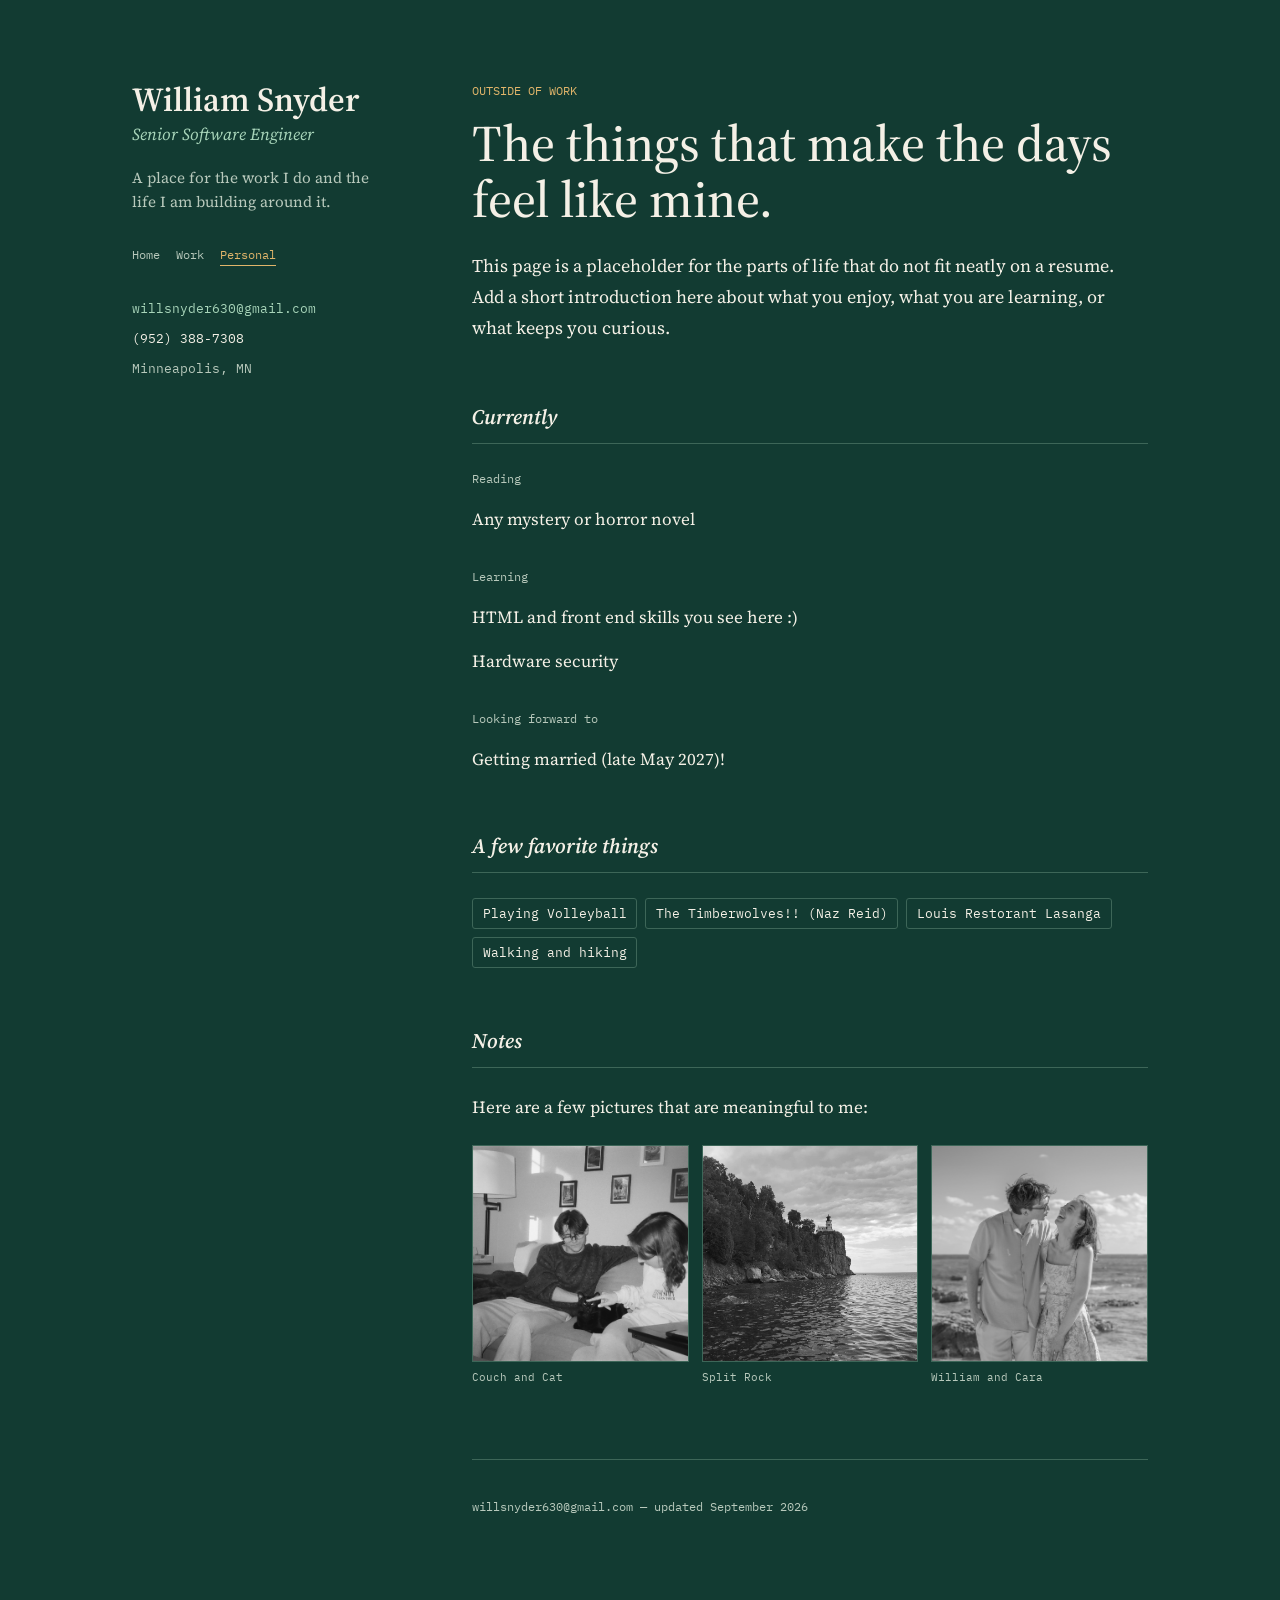
==== personal.html @ c2d1eba9 "Initial website push" ====
<!DOCTYPE html>
<html lang="en">
<head>
<meta charset="UTF-8">
<meta name="viewport" content="width=device-width, initial-scale=1.0">
<title>William Snyder — Personal</title>
<link rel="preconnect" href="https://fonts.googleapis.com">
<link rel="preconnect" href="https://fonts.gstatic.com" crossorigin>
<link href="https://fonts.googleapis.com/css2?family=Source+Serif+4:ital,opsz,wght@0,8..60,400;0,8..60,500;0,8..60,600;1,8..60,400&family=IBM+Plex+Mono:wght@400;500&display=swap" rel="stylesheet">
<link rel="stylesheet" href="style.css">
</head>
<body>

<div class="page">
  <aside class="sidebar">
    <div class="sidebar-inner">
      <h1 class="name">William Snyder</h1>
      <p class="title">Senior Software Engineer</p>
      <p class="tagline">A place for the work I do and the life I am building around it.</p>

      <nav class="site-nav" aria-label="Main navigation">
        <a href="index.html">Home</a>
        <a href="work.html">Work</a>
        <a class="active" href="personal.html" aria-current="page">Personal</a>
      </nav>

      <ul class="contact-list">
        <li><a href="mailto:willsnyder630@gmail.com">willsnyder630@gmail.com</a></li>
        <li>(952) 388-7308</li>
        <li class="location">Minneapolis, MN</li>
      </ul>
    </div>
  </aside>

  <main class="content">
    <section class="intro">
      <p class="eyebrow">Outside of work</p>
      <h2 class="page-heading">The things that make the days feel like mine.</h2>
      <p>This page is a placeholder for the parts of life that do not fit neatly on a resume. Add a short introduction here about what you enjoy, what you are learning, or what keeps you curious.</p>
    </section>

    <section>
      <h2 class="section-heading">Currently</h2>
      <div class="entry">
        <p class="skill-label">Reading</p>
        <p>Any mystery or horror novel</p>
      </div>
      <div class="entry">
        <p class="skill-label">Learning</p>
        <p>HTML and front end skills you see here :)</p>
        <p>Hardware security</p>
      </div>
      <div class="entry">
        <p class="skill-label">Looking forward to</p>
        <p>Getting married (late May 2027)! </p>
      </div>
    </section>

    <section>
      <h2 class="section-heading">A few favorite things</h2>
      <ul class="tag-list">
        <li>Playing Volleyball</li>
        <li>The Timberwolves!! (Naz Reid)</li>
        <li>Louis Restorant Lasanga</li>
        <li>Walking and hiking</li>
      </ul>
    </section>

    <section>
      <h2 class="section-heading">Notes</h2>
      <p>Here are a few pictures that are meaningful to me:</p>
      <div class="photo-gallery">
        <figure>
          <img src="images/couch_and_cat.JPG" alt="A cat relaxing on a couch">
          <figcaption>Couch and Cat</figcaption>
        </figure>
        <figure>
          <img src="images/split_rock.jpeg" alt="A view of Split Rock">
          <figcaption>Split Rock</figcaption>
        </figure>
        <figure>
          <img src="images/will_and_cara.JPEG" alt="William and Cara together">
          <figcaption>William and Cara</figcaption>
        </figure>
      </div>
    </section>

    <footer class="footer">
      <p>willsnyder630@gmail.com — updated <time datetime="2026-09">September 2026</time></p>
    </footer>
  </main>
</div>

</body>
</html>
---- style.css ----
:root {
  --paper: #123B32;
  --ink: #F4F0E6;
  --ink-soft: #B8C9BC;
  --accent: #A8D5BA;
  --accent-warm: #E0B56A;
  --rule: #3D6658;

  --serif: "Source Serif 4", Georgia, serif;
  --mono: "IBM Plex Mono", ui-monospace, monospace;
}

* {
  box-sizing: border-box;
}

html {
  scroll-behavior: smooth;
}

body {
  margin: 0;
  background: var(--paper);
  color: var(--ink);
  font-family: var(--serif);
  font-size: 17px;
  line-height: 1.6;
  -webkit-font-smoothing: antialiased;
}

a {
  color: var(--accent);
  text-decoration: none;
  border-bottom: 1px solid var(--rule);
}

a:hover {
  border-bottom-color: var(--accent);
}

a:focus-visible,
button:focus-visible {
  outline: 2px solid var(--accent);
  outline-offset: 3px;
}

.page {
  max-width: 1080px;
  margin: 0 auto;
  padding: 5rem 2rem 6rem;
  display: grid;
  grid-template-columns: 260px 1fr;
  gap: 5rem;
  align-items: start;
}

/* Sidebar */

.sidebar-inner {
  position: sticky;
  top: 4rem;
}

.name {
  font-size: 2.1rem;
  font-weight: 600;
  margin: 0 0 0.2rem;
  line-height: 1.15;
}

.title {
  margin: 0 0 1.1rem;
  color: var(--accent);
  font-style: italic;
  font-size: 1.05rem;
}

.tagline {
  color: var(--ink-soft);
  font-size: 0.95rem;
  line-height: 1.55;
  margin: 0 0 2rem;
}

.site-nav {
  display: flex;
  gap: 1rem;
  margin-bottom: 2rem;
  font-family: var(--mono);
  font-size: 0.78rem;
}

.site-nav a {
  border-bottom-color: transparent;
  color: var(--ink-soft);
}

.site-nav a:hover,
.site-nav a.active {
  color: var(--accent-warm);
  border-bottom-color: var(--accent-warm);
}

.contact-list {
  list-style: none;
  margin: 0 0 1.75rem;
  padding: 0;
  font-family: var(--mono);
  font-size: 0.82rem;
}

.contact-list li {
  margin-bottom: 0.55rem;
}

.contact-list a {
  border-bottom-color: transparent;
}

.contact-list a:hover {
  border-bottom-color: var(--accent-warm);
}

.location {
  color: var(--ink-soft);
}

.status {
  display: flex;
  align-items: center;
  gap: 0.5rem;
  font-family: var(--mono);
  font-size: 0.78rem;
  color: var(--ink-soft);
  margin: 0;
  padding-top: 1.25rem;
  border-top: 1px solid var(--rule);
}

.status-dot {
  width: 7px;
  height: 7px;
  border-radius: 50%;
  background: var(--accent);
  flex-shrink: 0;
}

/* Main content */

.content {
  max-width: 680px;
}

.intro {
  font-size: 1.12rem;
  line-height: 1.75;
  margin-bottom: 3.5rem;
}

.eyebrow {
  color: var(--accent-warm);
  font-family: var(--mono);
  font-size: 0.78rem;
  margin: 0 0 0.8rem;
  text-transform: uppercase;
}

.home-heading,
.page-heading {
  font-size: clamp(2rem, 5vw, 3.2rem);
  font-weight: 500;
  line-height: 1.1;
  margin: 0 0 1.4rem;
}

.home-intro {
  margin-bottom: 2.5rem;
}

.page-links {
  border-top: 1px solid var(--rule);
}

.page-link {
  display: grid;
  grid-template-columns: 150px 1fr auto;
  gap: 1.25rem;
  align-items: baseline;
  padding: 1.3rem 0;
  border-bottom: 1px solid var(--rule);
}

.page-link-label {
  color: var(--accent-warm);
  font-family: var(--mono);
  font-size: 0.82rem;
}

.page-link-description {
  color: var(--ink);
}

.page-link-arrow {
  color: var(--accent);
  font-size: 1.25rem;
}

.page-link:hover .page-link-arrow {
  color: var(--accent-warm);
}

.intro strong {
  font-weight: 600;
}

.section-heading {
  font-size: 1.3rem;
  font-weight: 600;
  font-style: italic;
  margin: 0 0 1.6rem;
  padding-bottom: 0.6rem;
  border-bottom: 1px solid var(--rule);
}

section + section {
  margin-top: 3.5rem;
}

/* Changelog entries */

.entry {
  margin-bottom: 2.1rem;
}

.entry:last-child {
  margin-bottom: 0;
}

.entry-head {
  display: flex;
  align-items: baseline;
  gap: 0.7rem;
  flex-wrap: wrap;
}

.version {
  font-family: var(--mono);
  font-size: 0.8rem;
  color: var(--accent-warm);
  border: 1px solid var(--rule);
  border-radius: 3px;
  padding: 0.1rem 0.4rem;
}

.role {
  font-size: 1.08rem;
  font-weight: 600;
  margin: 0;
}

.entry-dates {
  font-family: var(--mono);
  font-size: 0.78rem;
  color: var(--ink-soft);
  margin-left: auto;
}

.company {
  margin: 0.2rem 0 0.7rem;
  color: var(--ink-soft);
  font-style: italic;
}

.highlights {
  margin: 0;
  padding-left: 1.1rem;
}

.highlights li {
  margin-bottom: 0.4rem;
}

/* Skills */

.skill-group {
  margin-bottom: 1.5rem;
}

.skill-group:last-child {
  margin-bottom: 0;
}

.skill-label {
  font-family: var(--mono);
  font-size: 0.78rem;
  color: var(--ink-soft);
  margin: 0 0 0.6rem;
}

.tag-list {
  list-style: none;
  display: flex;
  flex-wrap: wrap;
  gap: 0.5rem;
  margin: 0;
  padding: 0;
}

.tag-list li {
  font-family: var(--mono);
  font-size: 0.82rem;
  border: 1px solid var(--rule);
  border-radius: 3px;
  padding: 0.25rem 0.6rem;
  color: var(--ink);
}

.photo-gallery {
  display: grid;
  grid-template-columns: repeat(3, 1fr);
  gap: 0.8rem;
  margin-top: 1.5rem;
}

.photo-gallery figure {
  margin: 0;
}

.photo-gallery img {
  display: block;
  width: 100%;
  aspect-ratio: 1;
  object-fit: cover;
  border: 1px solid var(--rule);
}

.photo-gallery figcaption {
  color: var(--ink-soft);
  font-family: var(--mono);
  font-size: 0.7rem;
  margin-top: 0.45rem;
}

/* Footer */

.footer {
  margin-top: 4.5rem;
  padding-top: 1.5rem;
  border-top: 1px solid var(--rule);
  font-family: var(--mono);
  font-size: 0.78rem;
  color: var(--ink-soft);
}

/* Responsive */

@media (max-width: 760px) {
  .page {
    grid-template-columns: 1fr;
    padding: 3rem 1.5rem 4rem;
    gap: 2.5rem;
  }

  .sidebar-inner {
    position: static;
  }

  .entry-dates {
    margin-left: 0;
    width: 100%;
  }

  .page-link {
    grid-template-columns: 1fr auto;
    gap: 0.3rem 1rem;
  }

  .page-link-label,
  .page-link-description {
    grid-column: 1;
  }

  .page-link-arrow {
    grid-column: 2;
    grid-row: 1 / span 2;
  }

  .photo-gallery {
    grid-template-columns: 1fr;
  }
}

@media (prefers-reduced-motion: reduce) {
  html {
    scroll-behavior: auto;
  }
}
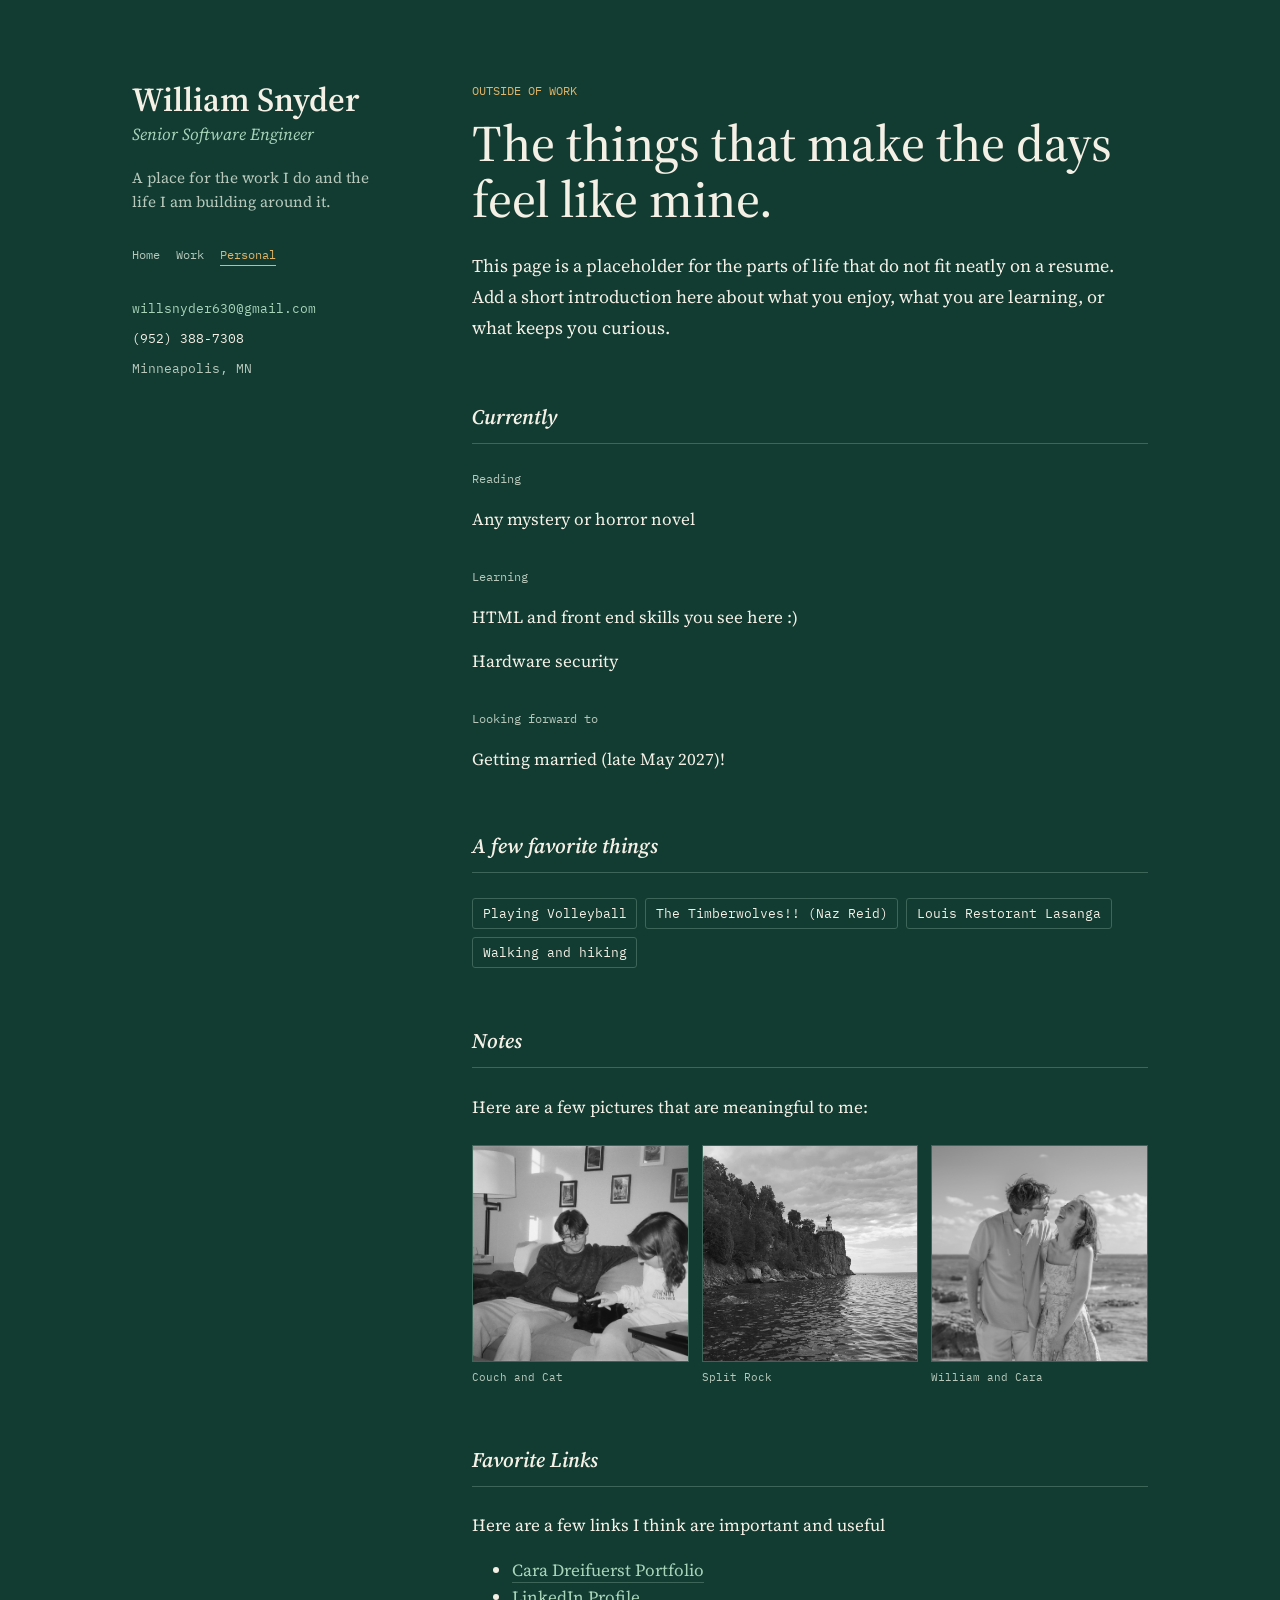
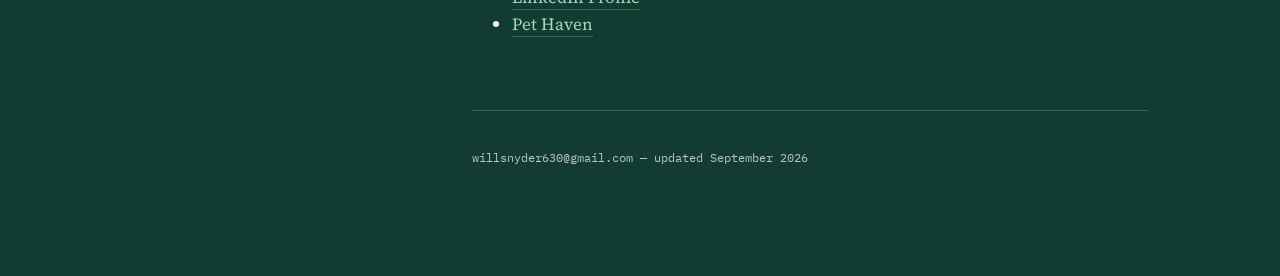
==== commit d6fc0703: "Adding changes" ====
--- a/personal.html
+++ b/personal.html
@@ -85,6 +85,16 @@
       </div>
     </section>
 
+    <section>
+      <h2 class="section-heading">Favorite Links</h2>
+      <p>Here are a few links I think are important and useful</p>
+      <ul>
+        <li><a href="https://www.caradreifuerst.com/">Cara Dreifuerst Portfolio</a></li>
+        <li><a href="https://www.linkedin.com/in/william-snyder-ws6301/">LinkedIn Profile</a></li>
+        <li><a href="https://pethavenmn.org/">Pet Haven</a></li>
+      </ul>
+    </section>
+
     <footer class="footer">
       <p>willsnyder630@gmail.com — updated <time datetime="2026-09">September 2026</time></p>
     </footer>
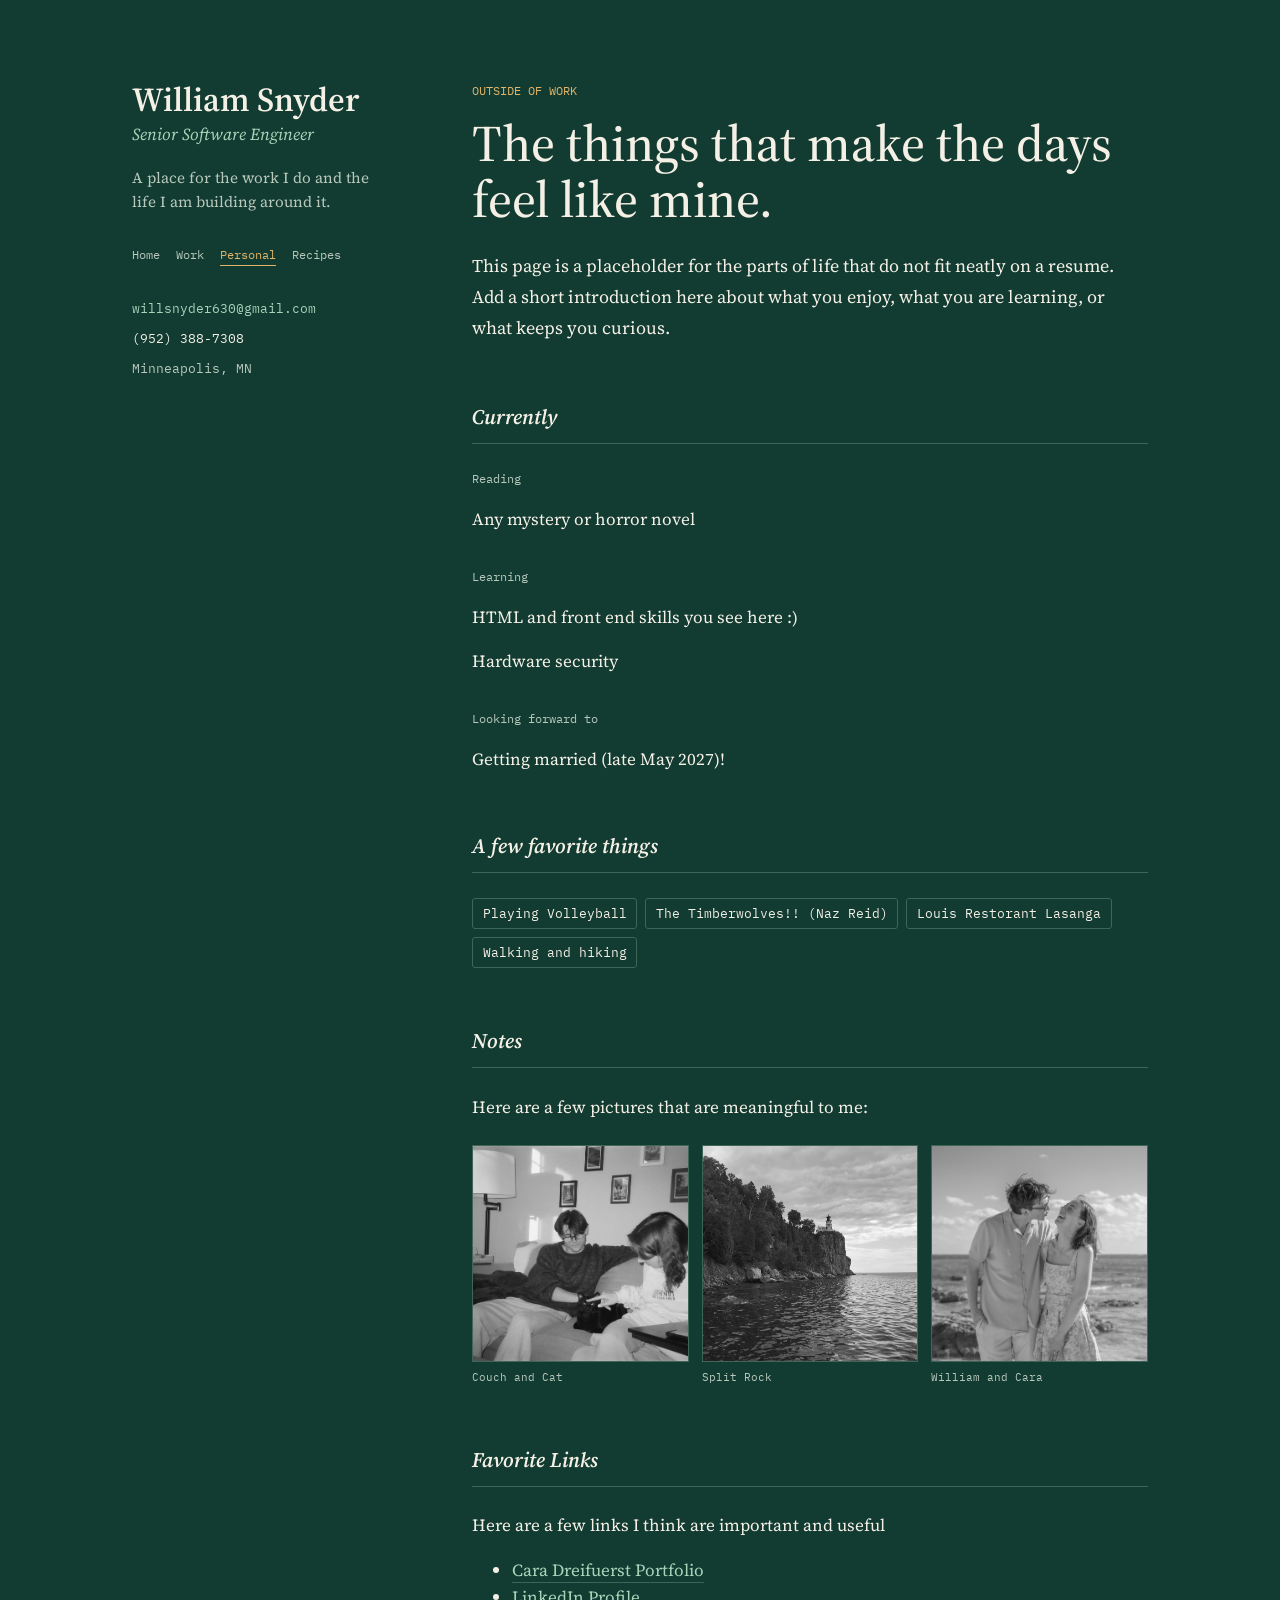
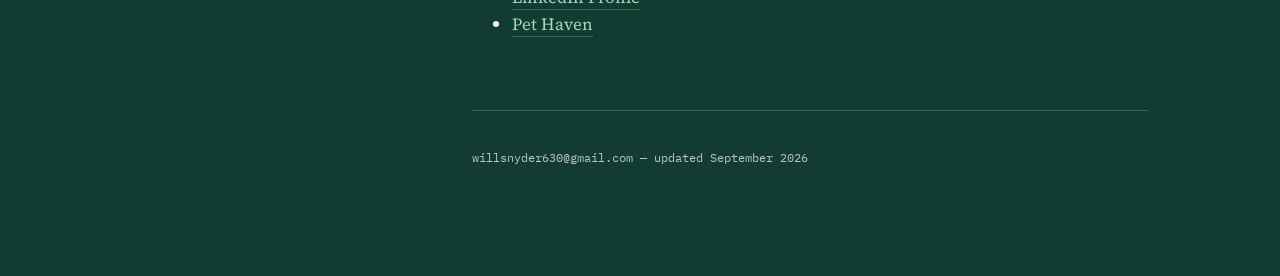
==== commit c9bff674: "Adding recipe sections, and first recipes" ====
--- a/personal.html
+++ b/personal.html
@@ -22,6 +22,7 @@
         <a href="index.html">Home</a>
         <a href="work.html">Work</a>
         <a class="active" href="personal.html" aria-current="page">Personal</a>
+        <a href="recipes.html">Recipes</a>
       </nav>
 
       <ul class="contact-list">
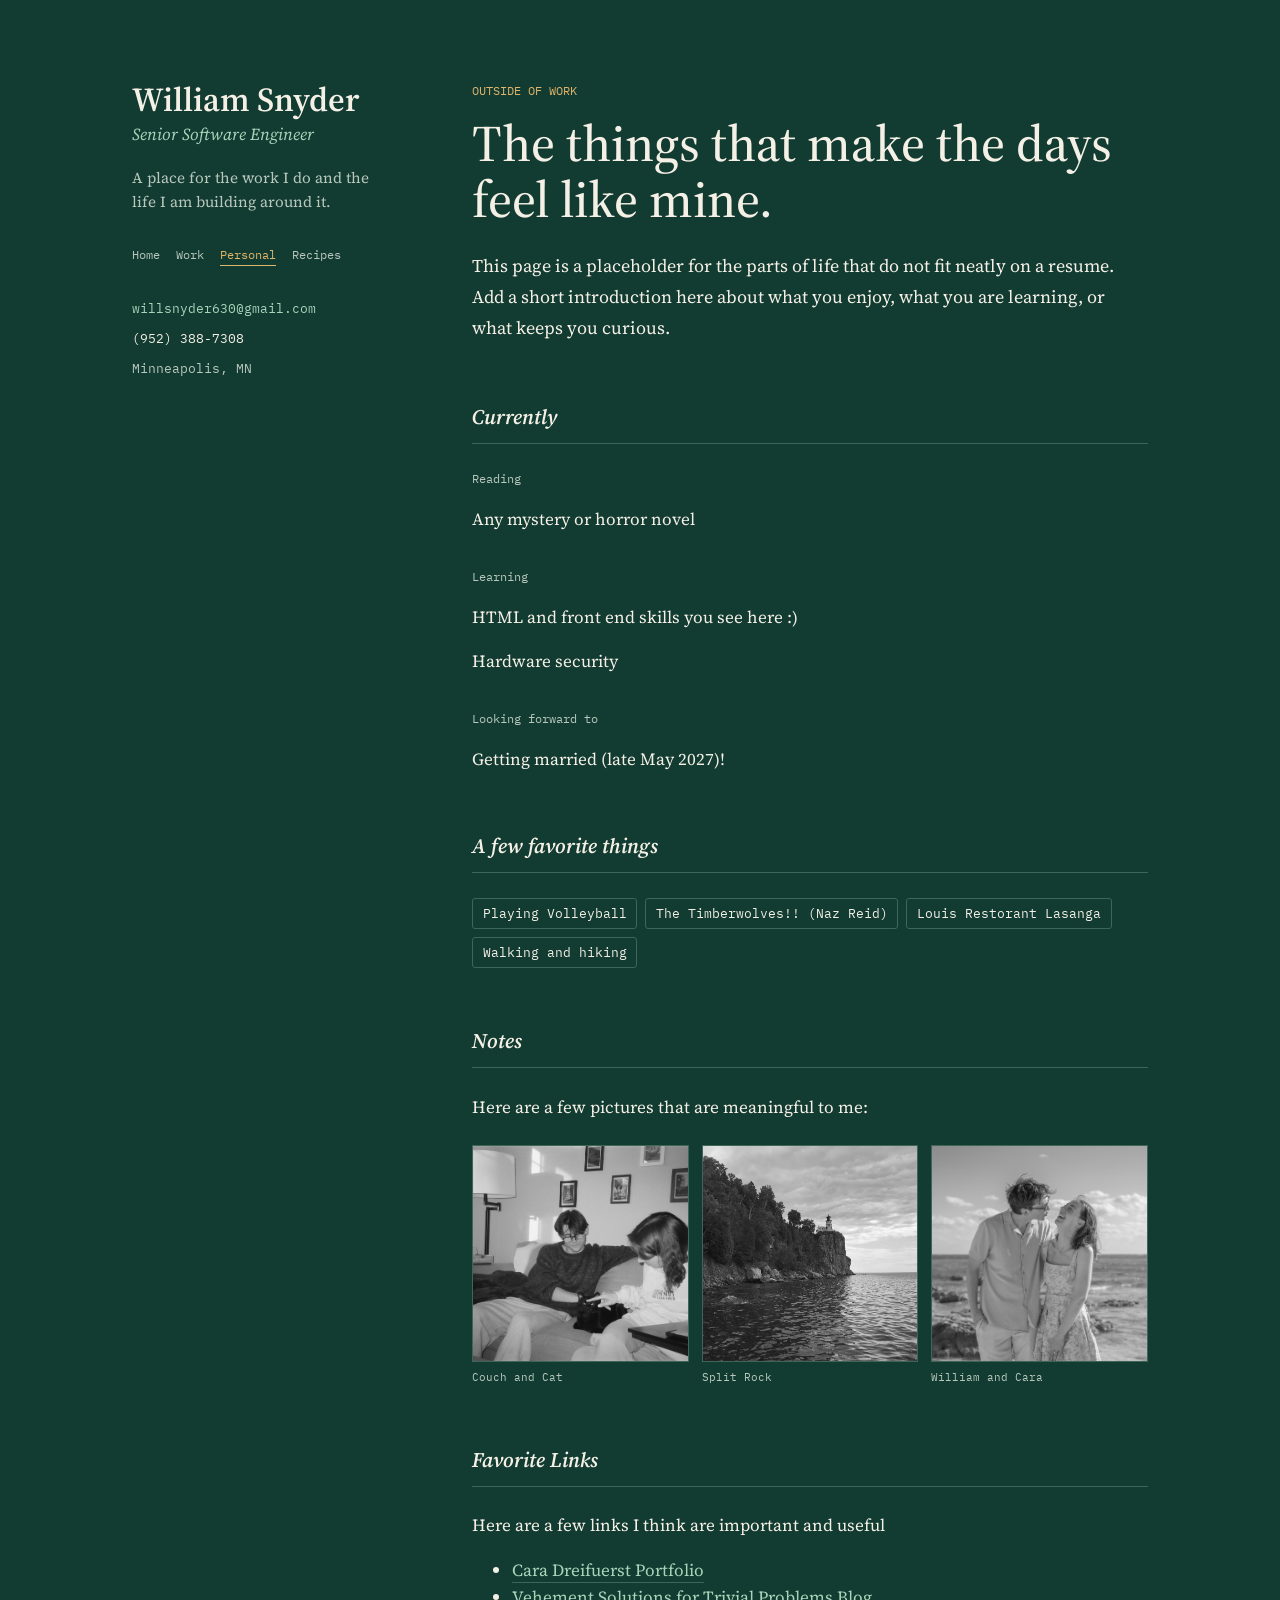
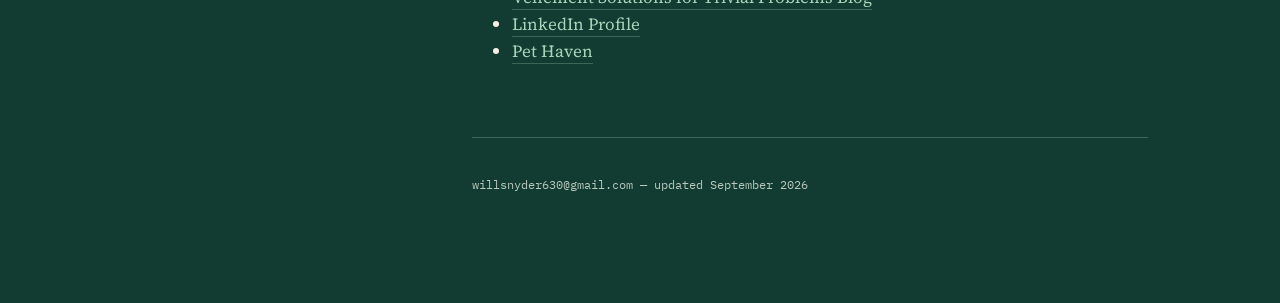
==== commit 14f68940: "Adding recipes, organizing things, and adding sidebar properly" ====
--- a/personal.html
+++ b/personal.html
@@ -8,30 +8,12 @@
 <link rel="preconnect" href="https://fonts.gstatic.com" crossorigin>
 <link href="https://fonts.googleapis.com/css2?family=Source+Serif+4:ital,opsz,wght@0,8..60,400;0,8..60,500;0,8..60,600;1,8..60,400&family=IBM+Plex+Mono:wght@400;500&display=swap" rel="stylesheet">
 <link rel="stylesheet" href="style.css">
+<script src="sidebar.js" defer></script>
 </head>
 <body>
 
 <div class="page">
-  <aside class="sidebar">
-    <div class="sidebar-inner">
-      <h1 class="name">William Snyder</h1>
-      <p class="title">Senior Software Engineer</p>
-      <p class="tagline">A place for the work I do and the life I am building around it.</p>
-
-      <nav class="site-nav" aria-label="Main navigation">
-        <a href="index.html">Home</a>
-        <a href="work.html">Work</a>
-        <a class="active" href="personal.html" aria-current="page">Personal</a>
-        <a href="recipes.html">Recipes</a>
-      </nav>
-
-      <ul class="contact-list">
-        <li><a href="mailto:willsnyder630@gmail.com">willsnyder630@gmail.com</a></li>
-        <li>(952) 388-7308</li>
-        <li class="location">Minneapolis, MN</li>
-      </ul>
-    </div>
-  </aside>
+  <site-sidebar active="personal"></site-sidebar>
 
   <main class="content">
     <section class="intro">
@@ -91,6 +73,7 @@
       <p>Here are a few links I think are important and useful</p>
       <ul>
         <li><a href="https://www.caradreifuerst.com/">Cara Dreifuerst Portfolio</a></li>
+        <li><a href="https://vehementlytrivial.blogspot.com/"> Vehement Solutions for Trivial Problems Blog</a></li>
         <li><a href="https://www.linkedin.com/in/william-snyder-ws6301/">LinkedIn Profile</a></li>
         <li><a href="https://pethavenmn.org/">Pet Haven</a></li>
       </ul>
